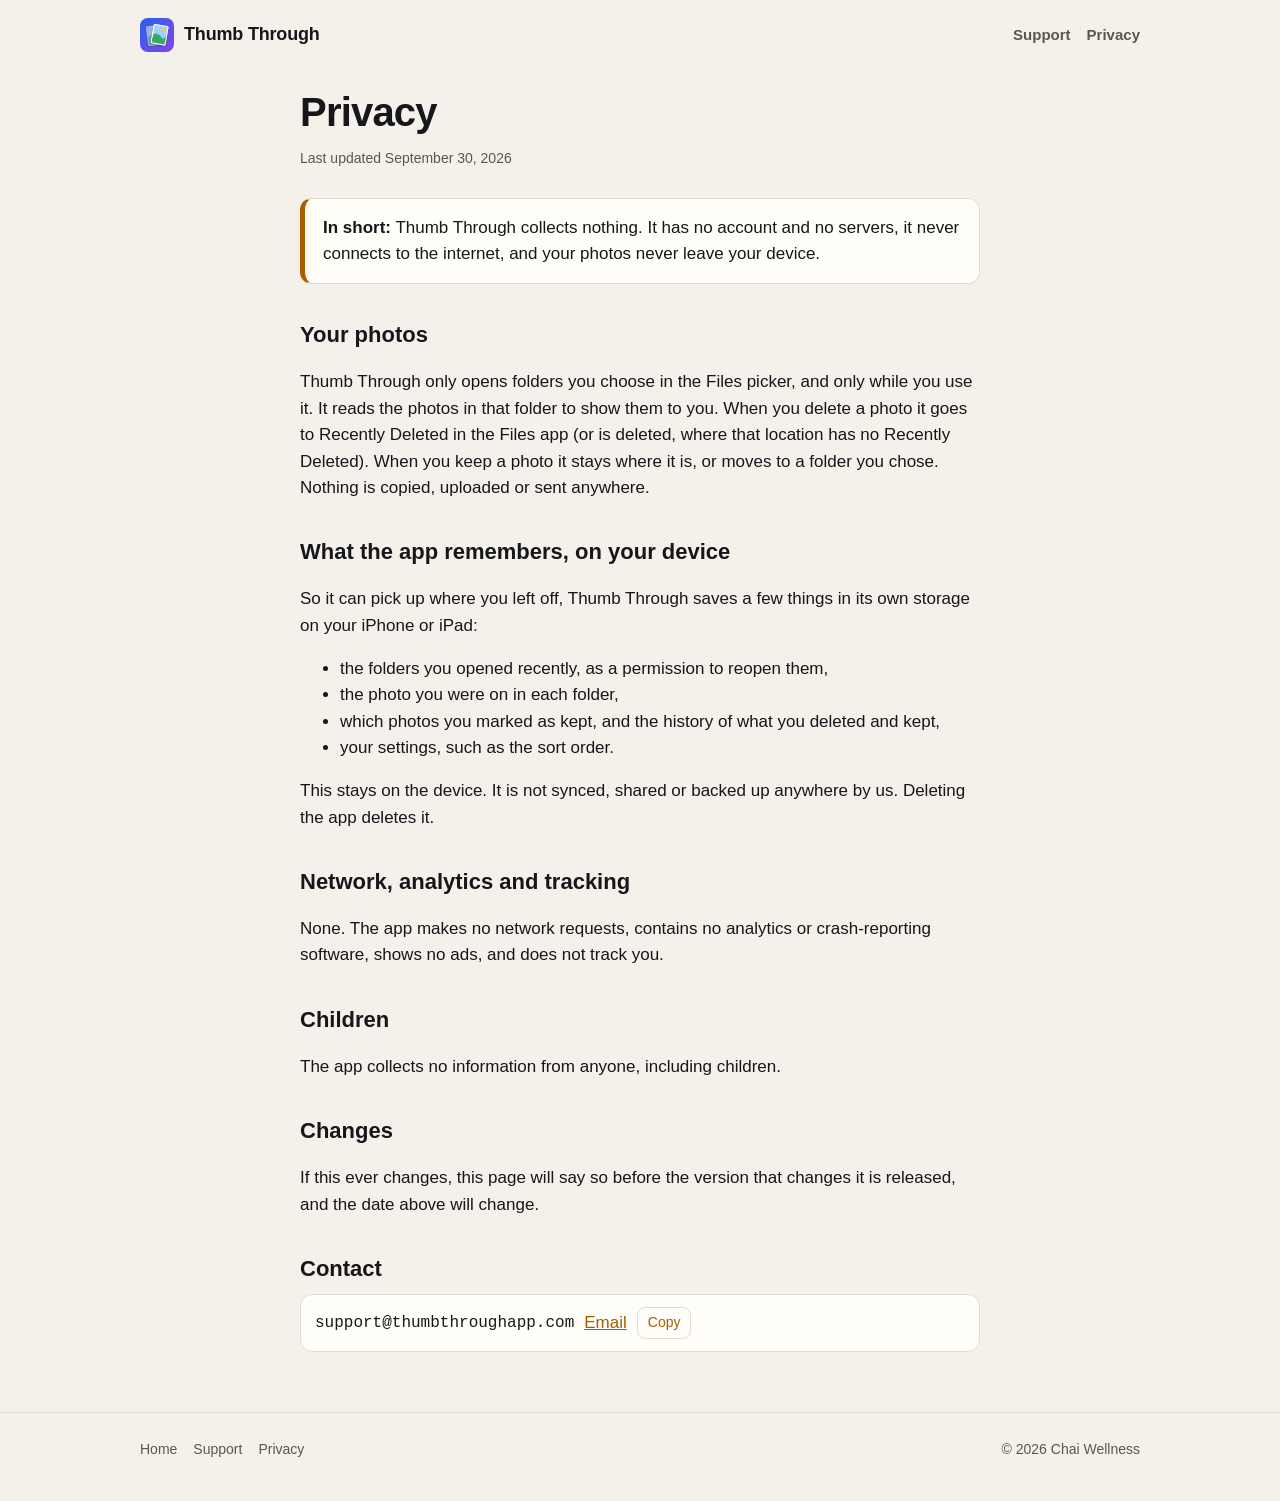
==== privacy.html @ 806a5438 "Thumb Through site" ====
<!doctype html>
<html lang="en">
<head>
<meta charset="utf-8">
<meta name="viewport" content="width=device-width, initial-scale=1">
<title>Privacy · Thumb Through</title>
<meta name="description" content="Thumb Through collects nothing. It has no account, sends nothing over the internet, and your photos never leave your device.">
<meta name="color-scheme" content="dark light">
<link rel="canonical" href="https://thumbthroughapp.com/privacy.html">
<link rel="icon" type="image/png" href="favicon.png">
<link rel="apple-touch-icon" href="apple-touch-icon.png">
<link rel="stylesheet" href="style.css?v=1">
</head>
<body>
<header class="bar"><div class="wrap">
  <a class="brand" href="./"><img src="img/icon.png" alt="" width="34" height="34"><span>Thumb Through</span></a>
  <nav><a href="support.html">Support</a><a href="privacy.html">Privacy</a></nav>
</div></header>

<main class="doc">
  <h1>Privacy</h1>
  <p class="updated">Last updated September 30, 2026</p>

  <p class="summary"><strong>In short:</strong> Thumb Through collects nothing. It has no account and no servers, it never connects to the internet, and your photos never leave your device.</p>

  <h2>Your photos</h2>
  <p>Thumb Through only opens folders you choose in the Files picker, and only while you use it. It reads the photos in that folder to show them to you. When you delete a photo it goes to Recently Deleted in the Files app (or is deleted, where that location has no Recently Deleted). When you keep a photo it stays where it is, or moves to a folder you chose. Nothing is copied, uploaded or sent anywhere.</p>

  <h2>What the app remembers, on your device</h2>
  <p>So it can pick up where you left off, Thumb Through saves a few things in its own storage on your iPhone or iPad:</p>
  <ul>
    <li>the folders you opened recently, as a permission to reopen them,</li>
    <li>the photo you were on in each folder,</li>
    <li>which photos you marked as kept, and the history of what you deleted and kept,</li>
    <li>your settings, such as the sort order.</li>
  </ul>
  <p>This stays on the device. It is not synced, shared or backed up anywhere by us. Deleting the app deletes it.</p>

  <h2>Network, analytics and tracking</h2>
  <p>None. The app makes no network requests, contains no analytics or crash-reporting software, shows no ads, and does not track you.</p>

  <h2>Children</h2>
  <p>The app collects no information from anyone, including children.</p>

  <h2>Changes</h2>
  <p>If this ever changes, this page will say so before the version that changes it is released, and the date above will change.</p>

  <h2>Contact</h2>
  <div class="email-row" data-email hidden><code></code><a data-mailto href="#">Email</a><button type="button">Copy</button></div>
</main>

<footer><div class="wrap">
  <div><a href="./">Home</a><a href="support.html">Support</a><a href="privacy.html">Privacy</a></div>
  <div>&copy; 2026 Chai Wellness</div>
</div></footer>
<script src="site.js?v=1" defer></script>
</body>
</html>
---- style.css ----
/* Thumb Through: a contact sheet under a darkroom safelight. Dark first, like the app.
   Amber is the brand; red and green mean delete and keep, and nothing else. */
:root {
  --bg: #0f0f11;
  --panel: #18181c;
  --line: #2a2a31;
  --ink: #f2efe8;
  --ink-soft: #b4b0a8;
  --amber: #ffb547;
  --amber-ink: #1a1305;
  --delete: #ff6b62;
  --keep: #4cd07a;
  --sheet: #1d1d22;
}
@media (prefers-color-scheme: light) {
  :root {
    --bg: #f4f1ea;
    --panel: #fffdf8;
    --line: #e2dccf;
    --ink: #17161a;
    --ink-soft: #5b5750;
    --amber: #a85f00;
    --amber-ink: #ffffff;
    --delete: #c4261d;
    --keep: #1e7b34;
    --sheet: #e8e2d4;
  }
}
[hidden] { display: none !important; }
* { box-sizing: border-box; }
html { -webkit-text-size-adjust: 100%; }
body {
  margin: 0;
  font: 17px/1.55 -apple-system, BlinkMacSystemFont, "SF Pro Text", "Segoe UI", Roboto, sans-serif;
  color: var(--ink);
  background: var(--bg);
}
a { color: var(--amber); }
.wrap { max-width: 1040px; margin: 0 auto; padding: 0 20px; }

header.bar { padding: 18px 0; }
header.bar .wrap { display: flex; align-items: center; justify-content: space-between; gap: 12px; }
.brand { display: flex; align-items: center; gap: 10px; text-decoration: none; color: var(--ink); font-weight: 800; letter-spacing: -0.01em; font-size: 18px; }
.brand img { width: 34px; height: 34px; border-radius: 8px; }
nav a { margin-left: 16px; text-decoration: none; color: var(--ink-soft); font-weight: 600; font-size: 15px; }
nav a:hover { color: var(--ink); }

/* Hero: words on the left, the contact sheet on the right */
.hero { display: grid; grid-template-columns: 1fr 1fr; gap: 48px; align-items: center; padding: 36px 0 70px; }
.eyebrow { font: 600 13px/1 ui-monospace, SFMono-Regular, Menlo, monospace; letter-spacing: 0.12em; text-transform: uppercase; color: var(--amber); margin: 0 0 16px; }
.hero h1 { font-size: clamp(38px, 6vw, 62px); line-height: 1.02; margin: 0 0 18px; font-weight: 800; letter-spacing: -0.03em; }
.hero h1 em { font-style: normal; color: var(--amber); }
.lede { font-size: 20px; color: var(--ink-soft); margin: 0 0 26px; max-width: 30em; }
.cta { display: flex; flex-wrap: wrap; gap: 12px; align-items: center; }
.button { display: inline-block; background: var(--amber); color: var(--amber-ink); padding: 13px 22px; border-radius: 12px; font-weight: 700; text-decoration: none; }
.button.ghost { background: transparent; color: var(--ink); border: 2px solid var(--line); }
.store-badge { display: inline-block; line-height: 0; margin: 11px 0; }
.store-badge img { height: 44px; width: auto; }
.note { font-size: 14px; color: var(--ink-soft); margin-top: 14px; }

/* The contact sheet: the app's own grid, four across, hairline gaps */
.sheet { position: relative; background: var(--sheet); padding: 14px; border-radius: 18px; transform: rotate(-2deg); box-shadow: 0 30px 60px rgba(0,0,0,.35); }
.sheet .grid { display: grid; grid-template-columns: repeat(4, 1fr); gap: 3px; }
.sheet .grid img { width: 100%; aspect-ratio: 1; display: block; object-fit: cover; }
.sheet .grid img.gone { opacity: .18; }
.sheet .grid img.kept { outline: 3px solid var(--keep); outline-offset: -3px; }
.sheet .frame-no { font: 11px/1 ui-monospace, Menlo, monospace; color: var(--ink-soft); display: flex; justify-content: space-between; margin-top: 10px; letter-spacing: .08em; }
.lifted { position: absolute; width: 46%; right: -6%; top: 26%; transform: rotate(5deg); border-radius: 10px; overflow: hidden; box-shadow: 0 24px 50px rgba(0,0,0,.5); border: 6px solid #fff; animation: lift 3.2s ease-in-out infinite; }
.lifted img { display: block; width: 100%; }
.chip { position: absolute; font: 700 14px/1 -apple-system, sans-serif; padding: 8px 12px; border-radius: 999px; color: #fff; white-space: nowrap; }
.chip.up { background: var(--delete); top: 8%; right: -2%; }
.chip.down { background: var(--keep); bottom: 26%; right: 18%; }
@keyframes lift { 0%, 100% { transform: rotate(5deg) translateY(0); } 50% { transform: rotate(5deg) translateY(-14px); } }
@media (prefers-reduced-motion: reduce) { .lifted { animation: none; } }

/* The one idea, stated plainly */
.idea { display: grid; grid-template-columns: repeat(3, 1fr); gap: 18px; padding: 10px 0 70px; }
.card { background: var(--panel); border: 1px solid var(--line); border-radius: 16px; padding: 22px; }
.card h3 { margin: 0 0 6px; font-size: 18px; }
.card p { margin: 0; color: var(--ink-soft); font-size: 15px; }
.card .glyph { font-size: 22px; margin-bottom: 10px; display: block; }

section h2 { font-size: clamp(28px, 4vw, 38px); letter-spacing: -0.02em; margin: 0 0 8px; }
section .sub { color: var(--ink-soft); margin: 0 0 28px; font-size: 18px; }

/* How the swipe works: three frames, like a strip */
.steps { display: grid; grid-template-columns: repeat(3, 1fr); gap: 18px; padding-bottom: 70px; }
.step { border-top: 3px solid var(--line); padding-top: 16px; }
.step .num { font: 600 13px/1 ui-monospace, Menlo, monospace; color: var(--amber); letter-spacing: .1em; }
.step h3 { margin: 8px 0 6px; font-size: 20px; }
.step p { margin: 0; color: var(--ink-soft); }
.step .up { color: var(--delete); font-weight: 700; }
.step .down { color: var(--keep); font-weight: 700; }

.shots { display: grid; grid-template-columns: 1fr 1fr; gap: 30px; align-items: start; padding-bottom: 70px; }
.shots figure { margin: 0; text-align: center; }
.shots img { width: 100%; max-width: 300px; height: auto; }
.shots figcaption { color: var(--ink-soft); font-size: 15px; margin-top: 10px; }

.features { display: grid; grid-template-columns: repeat(3, 1fr); gap: 18px; padding-bottom: 70px; }

/* Documents: privacy, support */
.doc { max-width: 720px; padding: 10px 20px 60px; margin: 0 auto; }
.doc h1 { font-size: 40px; line-height: 1.1; margin: 10px 0 6px; font-weight: 800; letter-spacing: -0.02em; }
.doc .updated { color: var(--ink-soft); font-size: 14px; margin-bottom: 28px; }
.doc h2 { font-size: 22px; margin: 34px 0 8px; }
.doc h3 { font-size: 18px; margin: 22px 0 4px; }
.summary { background: var(--panel); border: 1px solid var(--line); border-left: 5px solid var(--amber); border-radius: 12px; padding: 16px 18px; }
.email-row { display: flex; gap: 10px; align-items: center; flex-wrap: wrap; background: var(--panel); border: 1px solid var(--line); border-radius: 12px; padding: 12px 14px; }
.email-row code { font-size: 16px; }
.email-row button { font: inherit; font-size: 14px; border: 1px solid var(--line); background: transparent; color: var(--amber); border-radius: 8px; padding: 4px 10px; cursor: pointer; }

/* Discord: its own mark and blurple, like every app site of Eric's */
.discord { display: inline-flex; align-items: center; gap: 8px; }
.discord svg { width: 18px; height: 18px; flex: none; }
.discord-button { background: #5865F2; color: #fff; }
nav a.nav-discord { background: #5865F2; color: #fff; padding: 6px 12px; border-radius: 999px; }

footer { border-top: 1px solid var(--line); padding: 26px 0 40px; color: var(--ink-soft); font-size: 14px; }
footer .wrap { display: flex; justify-content: space-between; flex-wrap: wrap; gap: 12px; }
footer a { color: var(--ink-soft); margin-right: 16px; text-decoration: none; }

@media (max-width: 760px) {
  .hero { grid-template-columns: 1fr; gap: 50px; padding-top: 16px; }
  .sheet { margin: 0 14px 0 4px; }
  .idea, .steps, .features { grid-template-columns: 1fr; }
  .shots { grid-template-columns: 1fr; }
  nav a { margin-left: 12px; font-size: 14px; }
}
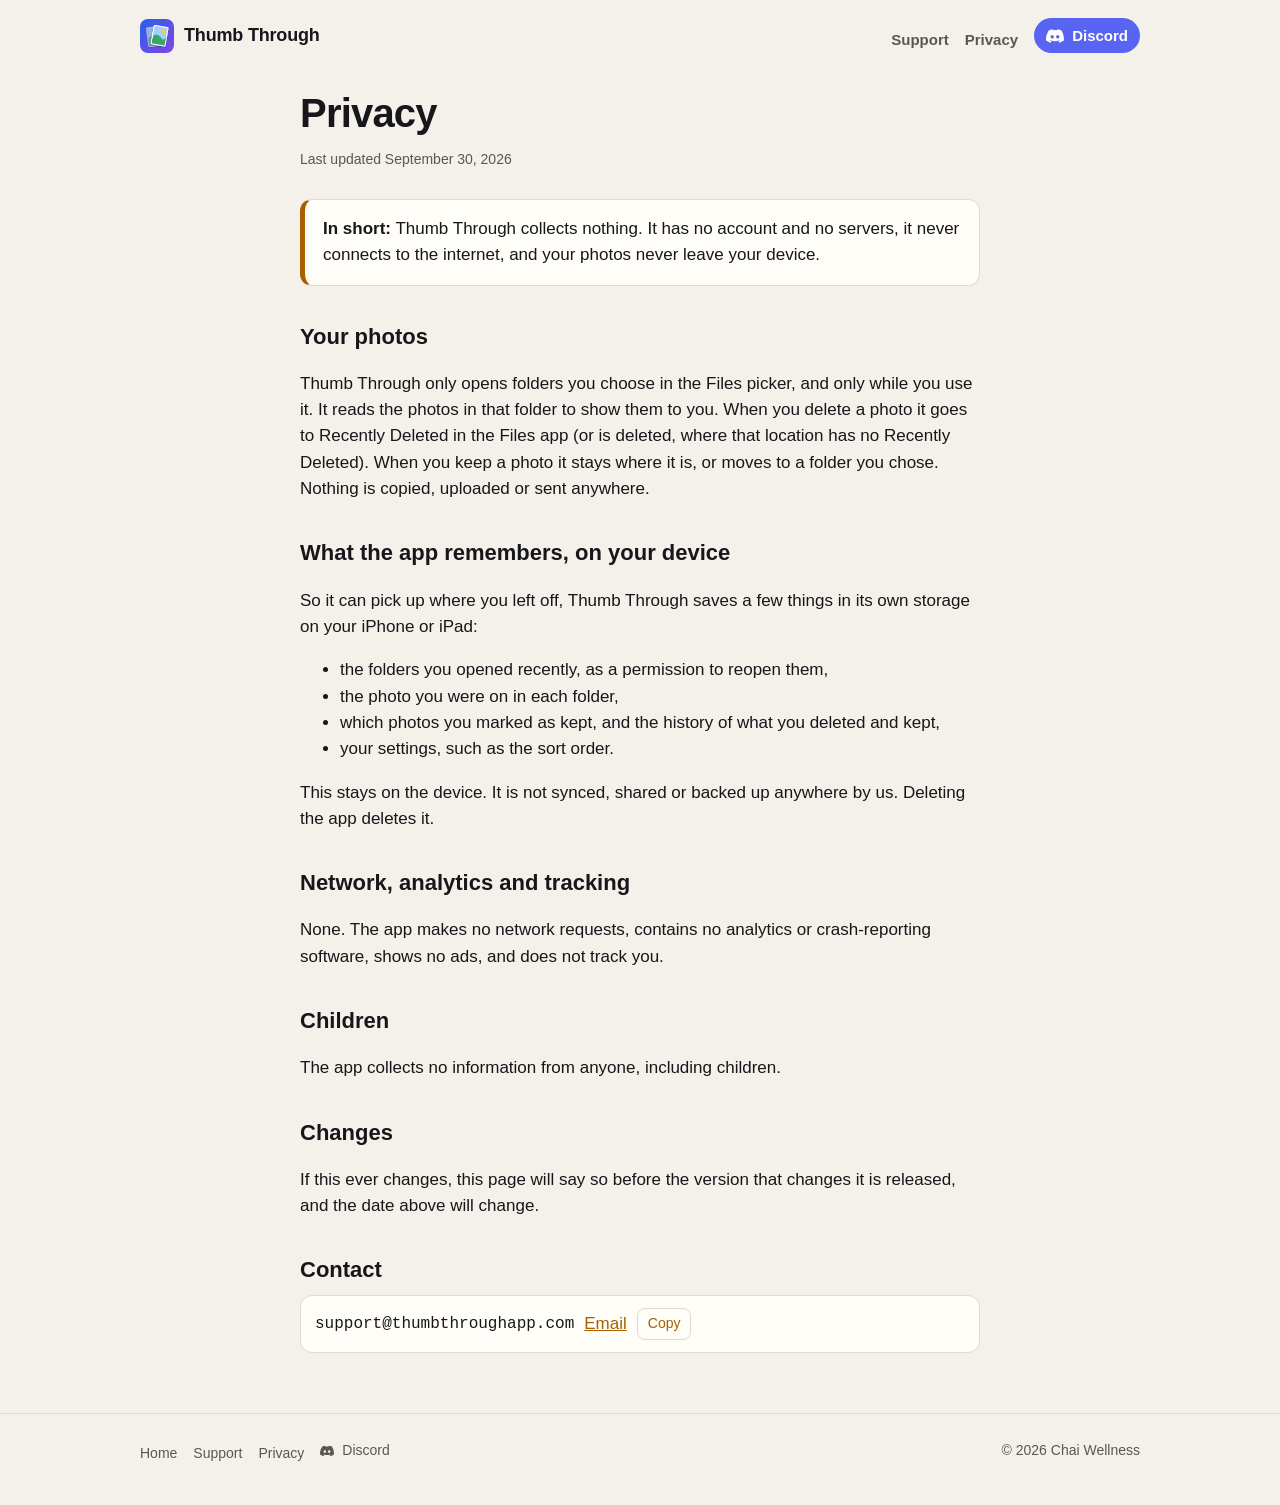
==== commit 09a4d12d: "Discord invite" ====
--- a/privacy.html
+++ b/privacy.html
@@ -9,12 +9,12 @@
 <link rel="canonical" href="https://thumbthroughapp.com/privacy.html">
 <link rel="icon" type="image/png" href="favicon.png">
 <link rel="apple-touch-icon" href="apple-touch-icon.png">
-<link rel="stylesheet" href="style.css?v=1">
+<link rel="stylesheet" href="style.css?v=2">
 </head>
 <body>
 <header class="bar"><div class="wrap">
   <a class="brand" href="./"><img src="img/icon.png" alt="" width="34" height="34"><span>Thumb Through</span></a>
-  <nav><a href="support.html">Support</a><a href="privacy.html">Privacy</a></nav>
+  <nav><a href="support.html">Support</a><a href="privacy.html">Privacy</a><a class="discord nav-discord" data-discord href="#"><svg viewBox="0 0 24 24" aria-hidden="true" fill="currentColor"><path d="M20.3 4.4A19.8 19.8 0 0 0 15.4 3l-.6 1.3a18.4 18.4 0 0 0-5.6 0L8.6 3a19.7 19.7 0 0 0-4.9 1.5C.6 9.1-.3 13.6.1 18.1a19.9 19.9 0 0 0 6 3l1.3-2.1a12.9 12.9 0 0 1-2-1l.5-.4a14.2 14.2 0 0 0 12.2 0l.5.4a12.9 12.9 0 0 1-2.1 1l1.3 2.1a19.8 19.8 0 0 0 6-3c.5-5.2-.8-9.7-3.5-13.7ZM8.3 15.3c-1.2 0-2.2-1.1-2.2-2.4s1-2.4 2.2-2.4 2.2 1.1 2.2 2.4-1 2.4-2.2 2.4Zm7.4 0c-1.2 0-2.2-1.1-2.2-2.4s1-2.4 2.2-2.4 2.2 1.1 2.2 2.4-1 2.4-2.2 2.4Z"/></svg>Discord</a></nav>
 </div></header>
 
 <main class="doc">
@@ -50,9 +50,9 @@
 </main>
 
 <footer><div class="wrap">
-  <div><a href="./">Home</a><a href="support.html">Support</a><a href="privacy.html">Privacy</a></div>
+  <div><a href="./">Home</a><a href="support.html">Support</a><a href="privacy.html">Privacy</a><a class="discord" data-discord href="#"><svg viewBox="0 0 24 24" aria-hidden="true" fill="currentColor"><path d="M20.3 4.4A19.8 19.8 0 0 0 15.4 3l-.6 1.3a18.4 18.4 0 0 0-5.6 0L8.6 3a19.7 19.7 0 0 0-4.9 1.5C.6 9.1-.3 13.6.1 18.1a19.9 19.9 0 0 0 6 3l1.3-2.1a12.9 12.9 0 0 1-2-1l.5-.4a14.2 14.2 0 0 0 12.2 0l.5.4a12.9 12.9 0 0 1-2.1 1l1.3 2.1a19.8 19.8 0 0 0 6-3c.5-5.2-.8-9.7-3.5-13.7ZM8.3 15.3c-1.2 0-2.2-1.1-2.2-2.4s1-2.4 2.2-2.4 2.2 1.1 2.2 2.4-1 2.4-2.2 2.4Zm7.4 0c-1.2 0-2.2-1.1-2.2-2.4s1-2.4 2.2-2.4 2.2 1.1 2.2 2.4-1 2.4-2.2 2.4Z"/></svg>Discord</a></div>
   <div>&copy; 2026 Chai Wellness</div>
 </div></footer>
-<script src="site.js?v=1" defer></script>
+<script src="site.js?v=2" defer></script>
 </body>
 </html>
--- a/style.css
+++ b/style.css
@@ -127,3 +127,5 @@
   .shots { grid-template-columns: 1fr; }
   nav a { margin-left: 12px; font-size: 14px; }
 }
+footer a.discord svg { width: 14px; height: 14px; }
+.button.discord-button { color: #fff; }
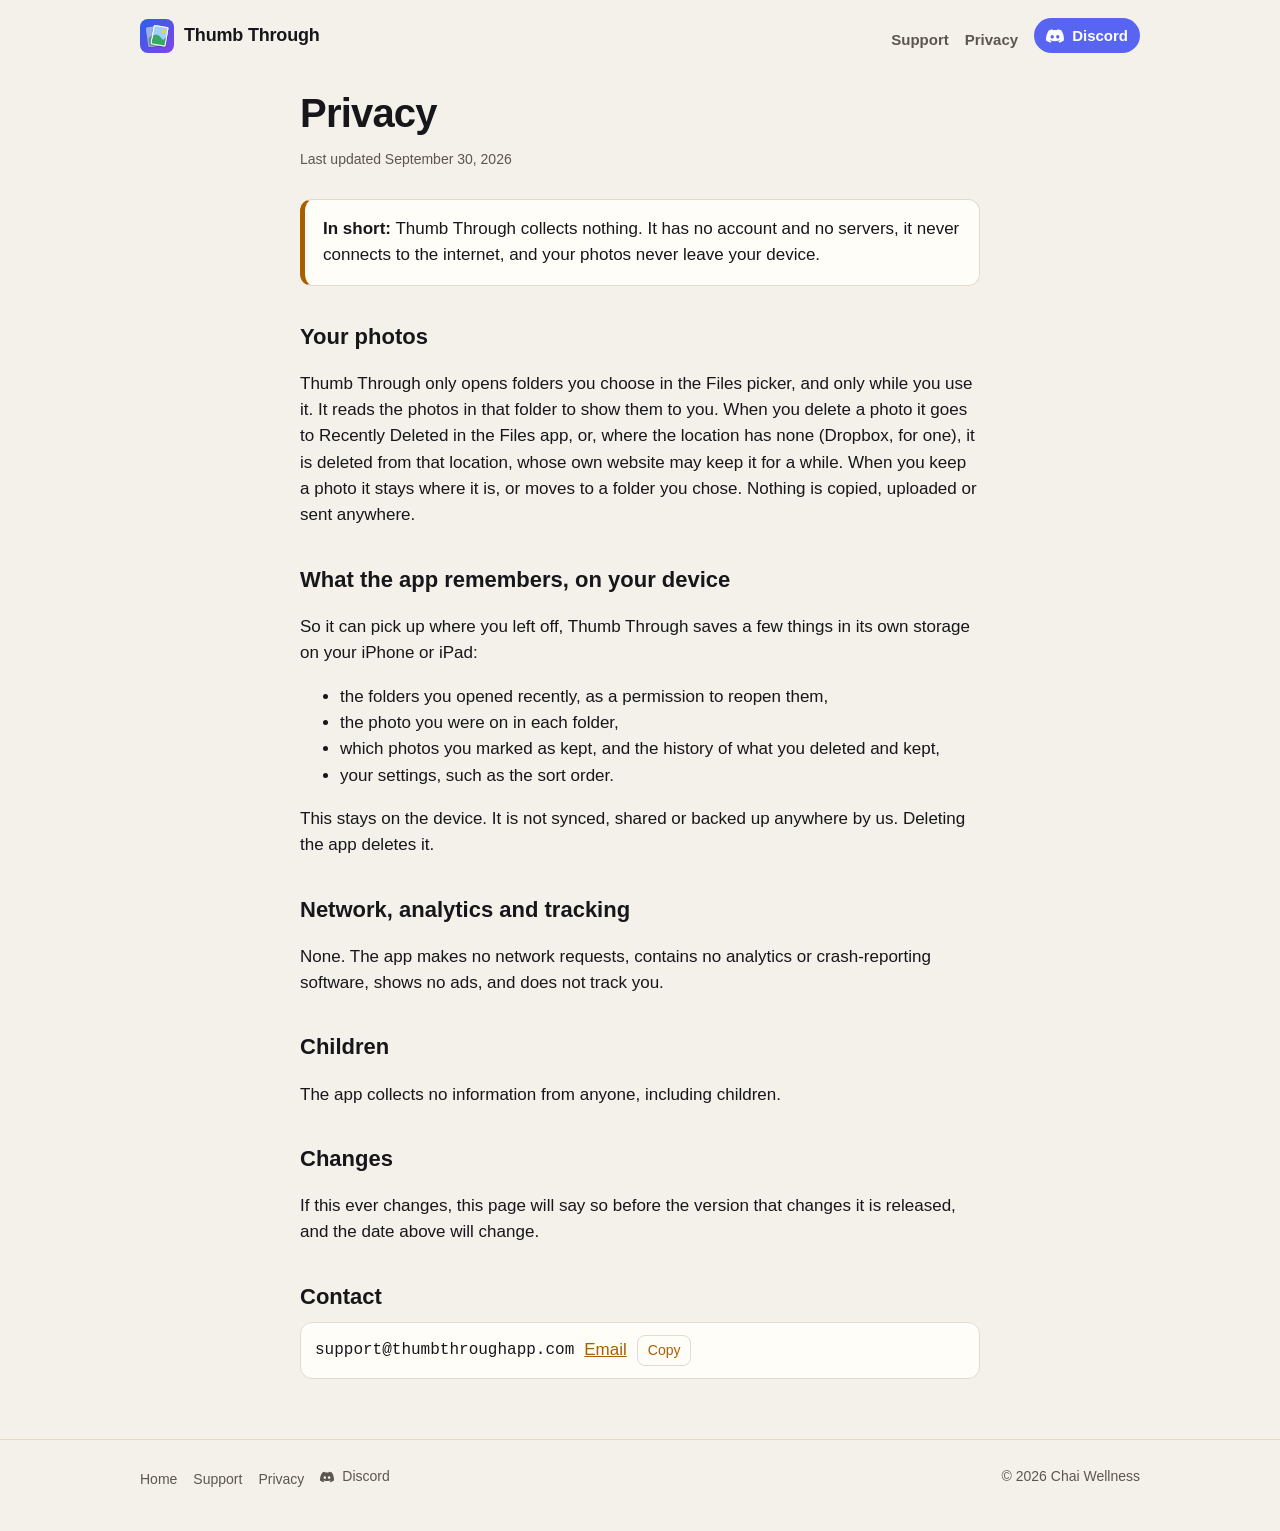
==== commit 3d31511e: "Delete destination per location, renumbering folders, running count" ====
--- a/privacy.html
+++ b/privacy.html
@@ -9,7 +9,7 @@
 <link rel="canonical" href="https://thumbthroughapp.com/privacy.html">
 <link rel="icon" type="image/png" href="favicon.png">
 <link rel="apple-touch-icon" href="apple-touch-icon.png">
-<link rel="stylesheet" href="style.css?v=2">
+<link rel="stylesheet" href="style.css?v=3">
 </head>
 <body>
 <header class="bar"><div class="wrap">
@@ -24,7 +24,7 @@
   <p class="summary"><strong>In short:</strong> Thumb Through collects nothing. It has no account and no servers, it never connects to the internet, and your photos never leave your device.</p>
 
   <h2>Your photos</h2>
-  <p>Thumb Through only opens folders you choose in the Files picker, and only while you use it. It reads the photos in that folder to show them to you. When you delete a photo it goes to Recently Deleted in the Files app (or is deleted, where that location has no Recently Deleted). When you keep a photo it stays where it is, or moves to a folder you chose. Nothing is copied, uploaded or sent anywhere.</p>
+  <p>Thumb Through only opens folders you choose in the Files picker, and only while you use it. It reads the photos in that folder to show them to you. When you delete a photo it goes to Recently Deleted in the Files app, or, where the location has none (Dropbox, for one), it is deleted from that location, whose own website may keep it for a while. When you keep a photo it stays where it is, or moves to a folder you chose. Nothing is copied, uploaded or sent anywhere.</p>
 
   <h2>What the app remembers, on your device</h2>
   <p>So it can pick up where you left off, Thumb Through saves a few things in its own storage on your iPhone or iPad:</p>
--- a/style.css
+++ b/style.css
@@ -129,3 +129,39 @@
 }
 footer a.discord svg { width: 14px; height: 14px; }
 .button.discord-button { color: #fff; }
+
+/* Where it works, under the hero lede */
+.places { list-style: none; display: flex; flex-wrap: wrap; gap: 8px; padding: 0; margin: -8px 0 24px; }
+.places li { font: 600 13px/1 ui-monospace, Menlo, monospace; letter-spacing: .04em; color: var(--ink-soft); border: 1px solid var(--line); border-radius: 999px; padding: 7px 11px; }
+
+/* The USP, stated as a comparison: Files versus the app */
+.versus { padding: 0 0 70px; }
+.versus table { width: 100%; border-collapse: collapse; background: var(--panel); border: 1px solid var(--line); border-radius: 16px; overflow: hidden; font-size: 16px; }
+.versus th, .versus td { padding: 14px 18px; text-align: left; border-top: 1px solid var(--line); }
+.versus thead th { border-top: 0; font-size: 14px; color: var(--ink-soft); font-weight: 700; }
+.versus thead th.us { color: var(--amber); }
+.versus tbody th { font-weight: 600; }
+.versus td { white-space: nowrap; font-weight: 700; }
+.versus td.yes { color: var(--keep); }
+.versus td.no { color: var(--delete); }
+.versus td.meh { color: var(--ink-soft); font-weight: 600; }
+
+/* Compare: words beside the iPad */
+.compare { display: grid; grid-template-columns: 1.1fr 1fr; gap: 48px; align-items: center; padding-bottom: 70px; }
+.compare figure { margin: 0; text-align: center; }
+.compare img { width: 100%; max-width: 440px; height: auto; }
+.ticks { padding-left: 1.2em; color: var(--ink-soft); margin: 0; }
+.ticks li { margin: 6px 0; }
+
+.uses { padding-bottom: 70px; }
+.use-grid { display: grid; grid-template-columns: repeat(2, 1fr); gap: 18px; }
+
+@media (max-width: 760px) {
+  .compare { grid-template-columns: 1fr; gap: 30px; }
+  .use-grid { grid-template-columns: 1fr; }
+  .versus th, .versus td { padding: 11px 10px; font-size: 14px; }
+  .versus td { white-space: normal; }
+}
+
+/* The lifted photo leans past the sheet; never let it widen the page. */
+main { overflow-x: clip; }
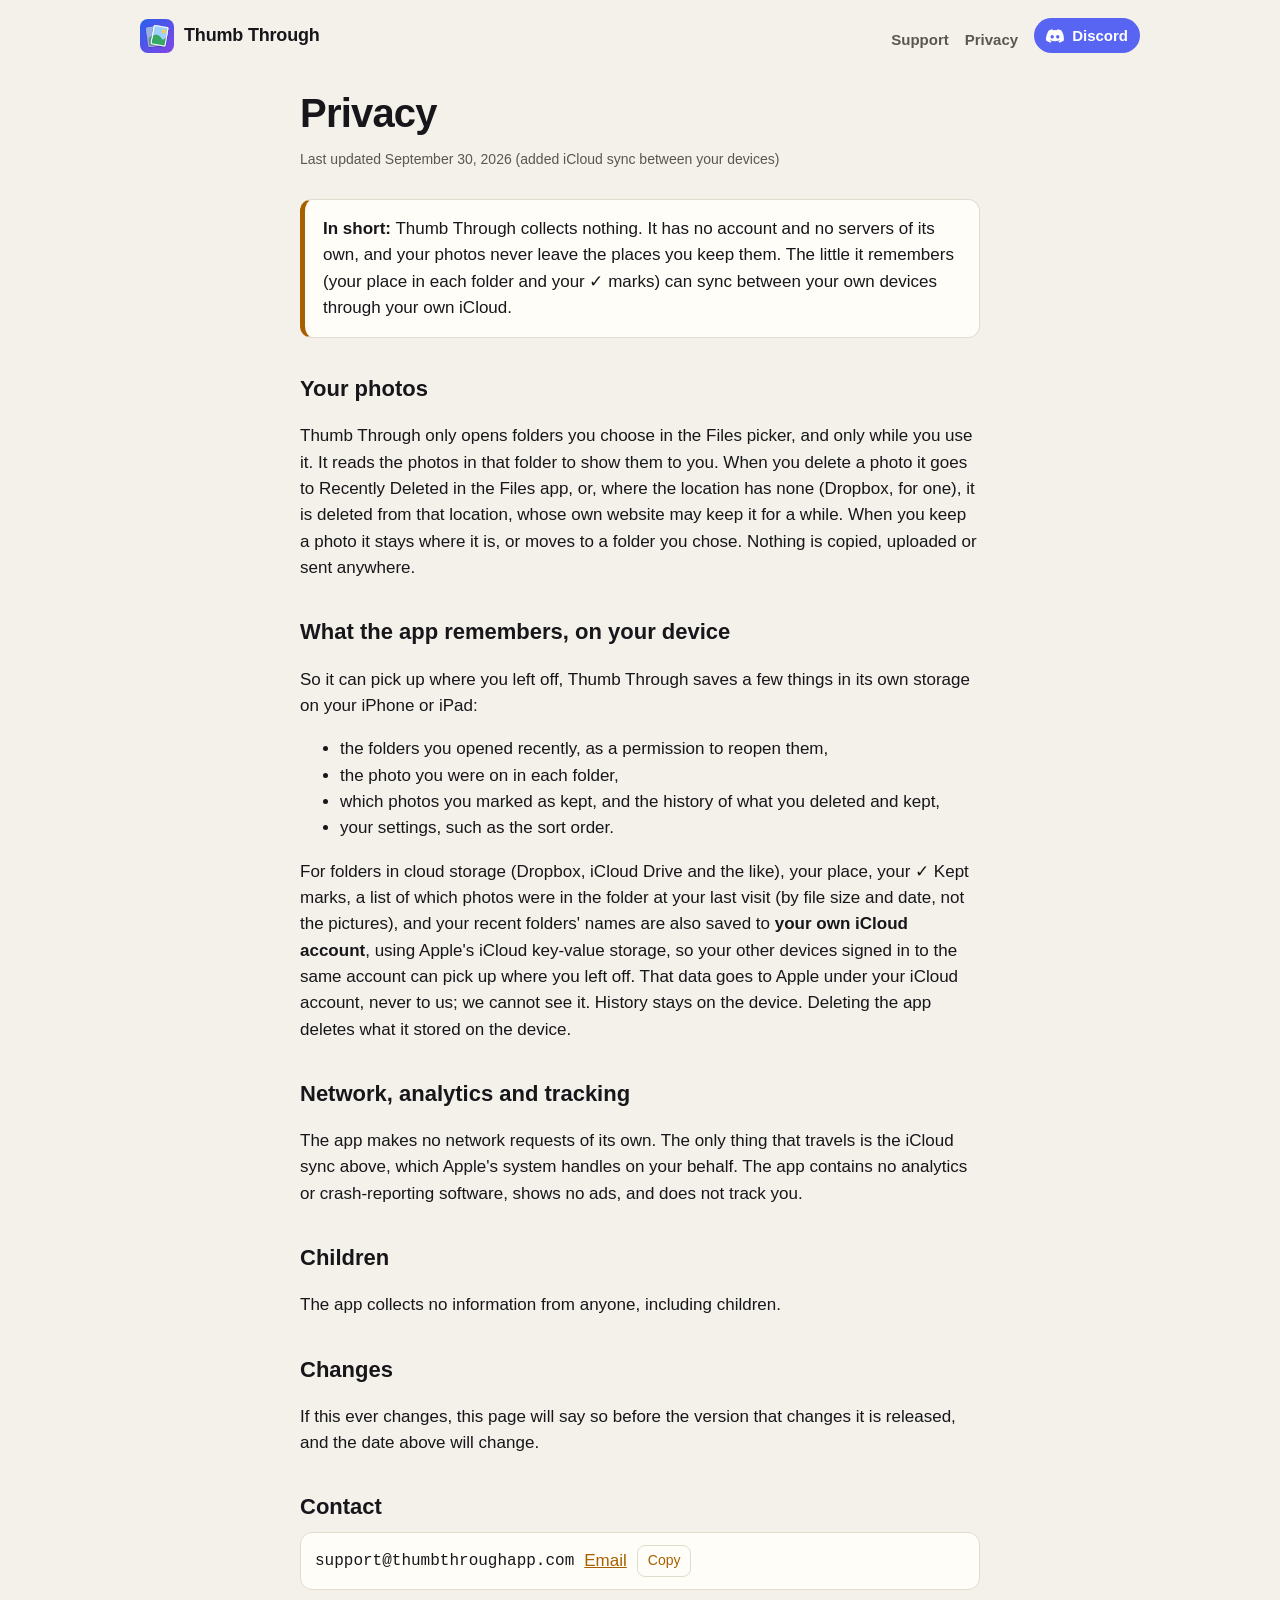
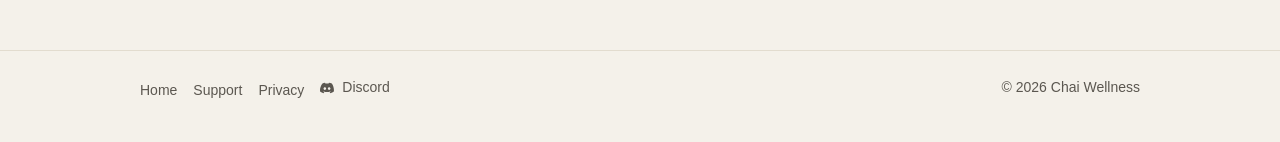
==== commit 8fccb598: "New tagline; privacy policy covers iCloud sync; support explains syncing" ====
--- a/privacy.html
+++ b/privacy.html
@@ -4,12 +4,12 @@
 <meta charset="utf-8">
 <meta name="viewport" content="width=device-width, initial-scale=1">
 <title>Privacy · Thumb Through</title>
-<meta name="description" content="Thumb Through collects nothing. It has no account, sends nothing over the internet, and your photos never leave your device.">
+<meta name="description" content="Thumb Through collects nothing. It has no account, sends nothing to us, and your photos never leave your device.">
 <meta name="color-scheme" content="dark light">
 <link rel="canonical" href="https://thumbthroughapp.com/privacy.html">
 <link rel="icon" type="image/png" href="favicon.png">
 <link rel="apple-touch-icon" href="apple-touch-icon.png">
-<link rel="stylesheet" href="style.css?v=3">
+<link rel="stylesheet" href="style.css?v=4">
 </head>
 <body>
 <header class="bar"><div class="wrap">
@@ -19,9 +19,9 @@
 
 <main class="doc">
   <h1>Privacy</h1>
-  <p class="updated">Last updated September 30, 2026</p>
+  <p class="updated">Last updated September 30, 2026 (added iCloud sync between your devices)</p>
 
-  <p class="summary"><strong>In short:</strong> Thumb Through collects nothing. It has no account and no servers, it never connects to the internet, and your photos never leave your device.</p>
+  <p class="summary"><strong>In short:</strong> Thumb Through collects nothing. It has no account and no servers of its own, and your photos never leave the places you keep them. The little it remembers (your place in each folder and your ✓ marks) can sync between your own devices through your own iCloud.</p>
 
   <h2>Your photos</h2>
   <p>Thumb Through only opens folders you choose in the Files picker, and only while you use it. It reads the photos in that folder to show them to you. When you delete a photo it goes to Recently Deleted in the Files app, or, where the location has none (Dropbox, for one), it is deleted from that location, whose own website may keep it for a while. When you keep a photo it stays where it is, or moves to a folder you chose. Nothing is copied, uploaded or sent anywhere.</p>
@@ -34,10 +34,10 @@
     <li>which photos you marked as kept, and the history of what you deleted and kept,</li>
     <li>your settings, such as the sort order.</li>
   </ul>
-  <p>This stays on the device. It is not synced, shared or backed up anywhere by us. Deleting the app deletes it.</p>
+  <p>For folders in cloud storage (Dropbox, iCloud Drive and the like), your place, your ✓ Kept marks, a list of which photos were in the folder at your last visit (by file size and date, not the pictures), and your recent folders' names are also saved to <strong>your own iCloud account</strong>, using Apple's iCloud key-value storage, so your other devices signed in to the same account can pick up where you left off. That data goes to Apple under your iCloud account, never to us; we cannot see it. History stays on the device. Deleting the app deletes what it stored on the device.</p>
 
   <h2>Network, analytics and tracking</h2>
-  <p>None. The app makes no network requests, contains no analytics or crash-reporting software, shows no ads, and does not track you.</p>
+  <p>The app makes no network requests of its own. The only thing that travels is the iCloud sync above, which Apple's system handles on your behalf. The app contains no analytics or crash-reporting software, shows no ads, and does not track you.</p>
 
   <h2>Children</h2>
   <p>The app collects no information from anyone, including children.</p>
--- a/style.css
+++ b/style.css
@@ -165,3 +165,15 @@
 
 /* The lifted photo leans past the sheet; never let it widen the page. */
 main { overflow-x: clip; }
+
+/* Compare-style sections with the picture first */
+.compare.flip { grid-template-columns: 1fr 1.1fr; }
+/* Three phones across; two iPads across */
+.shots { grid-template-columns: repeat(3, 1fr); }
+.shots.two { grid-template-columns: 1fr 1fr; }
+.shots.two img { max-width: 420px; }
+@media (max-width: 760px) {
+  .compare.flip { grid-template-columns: 1fr; }
+  .compare.flip figure { order: 2; }
+  .shots, .shots.two { grid-template-columns: 1fr; }
+}
